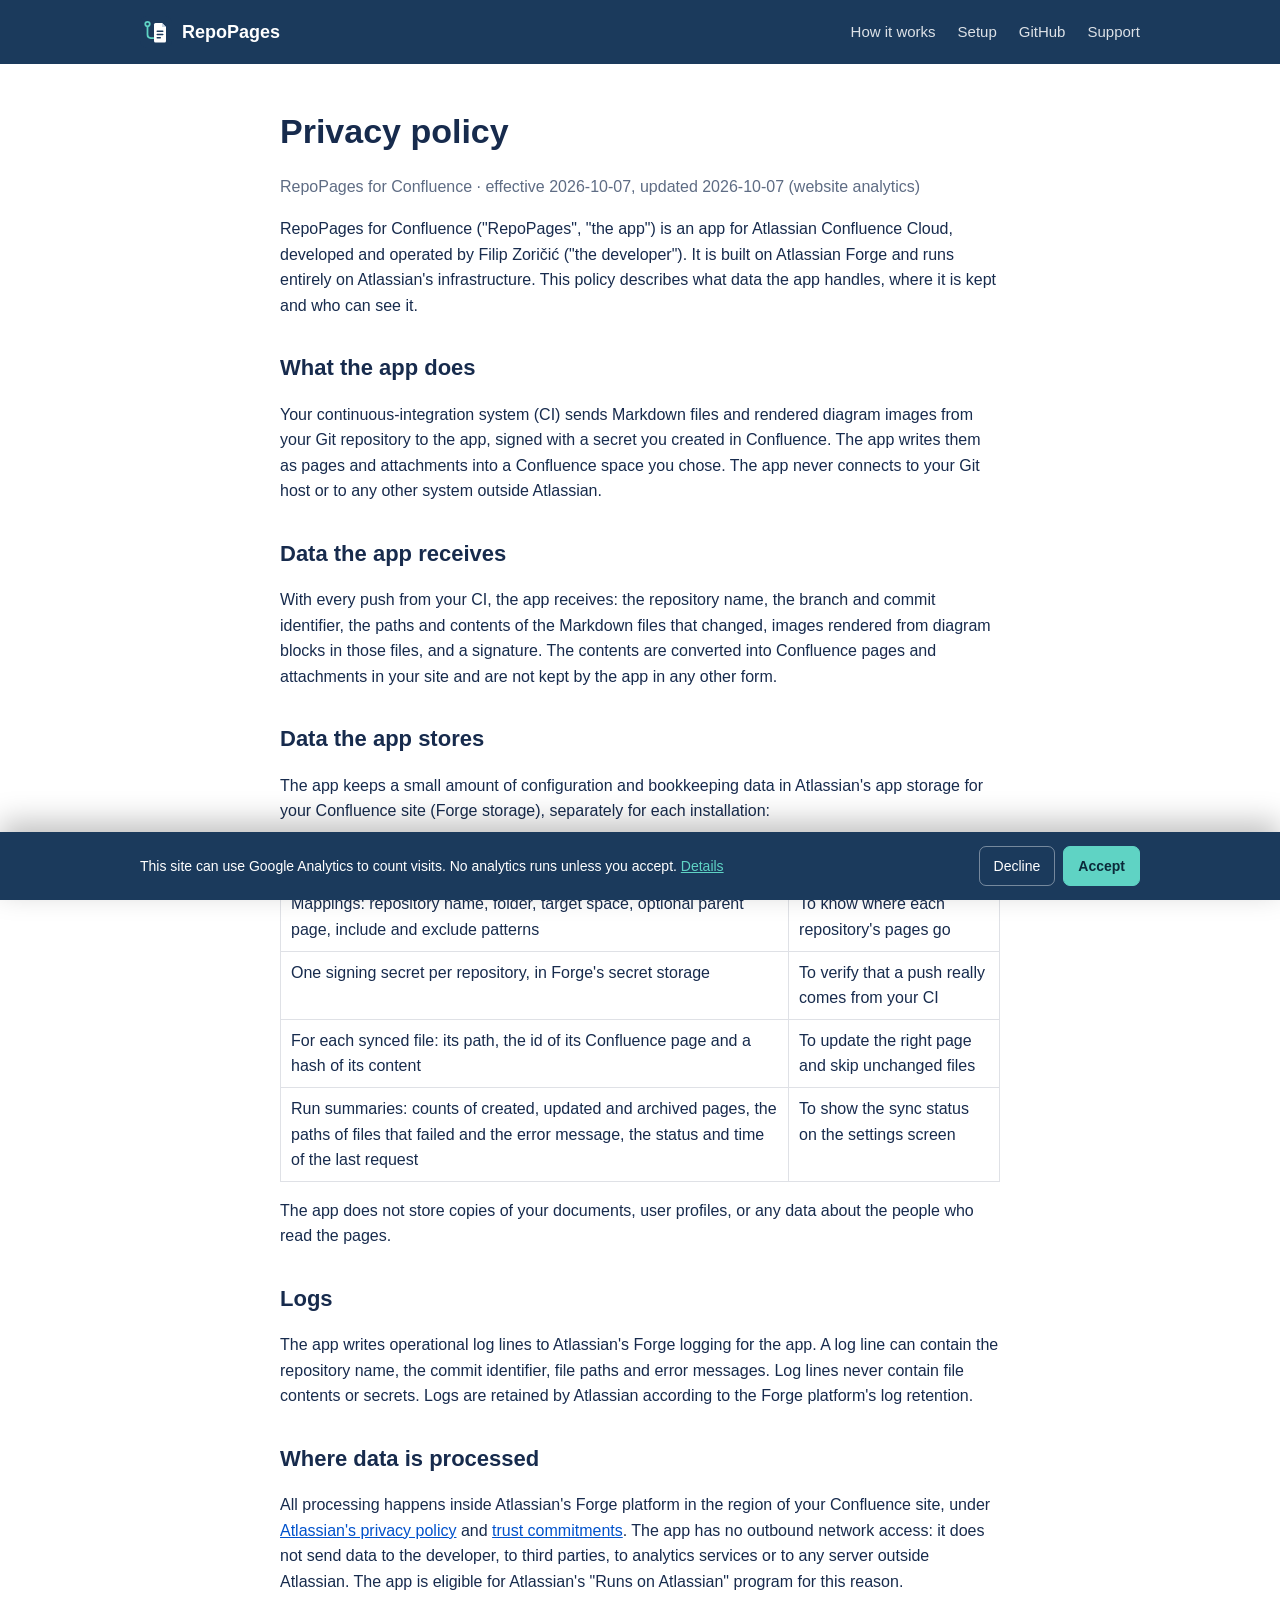
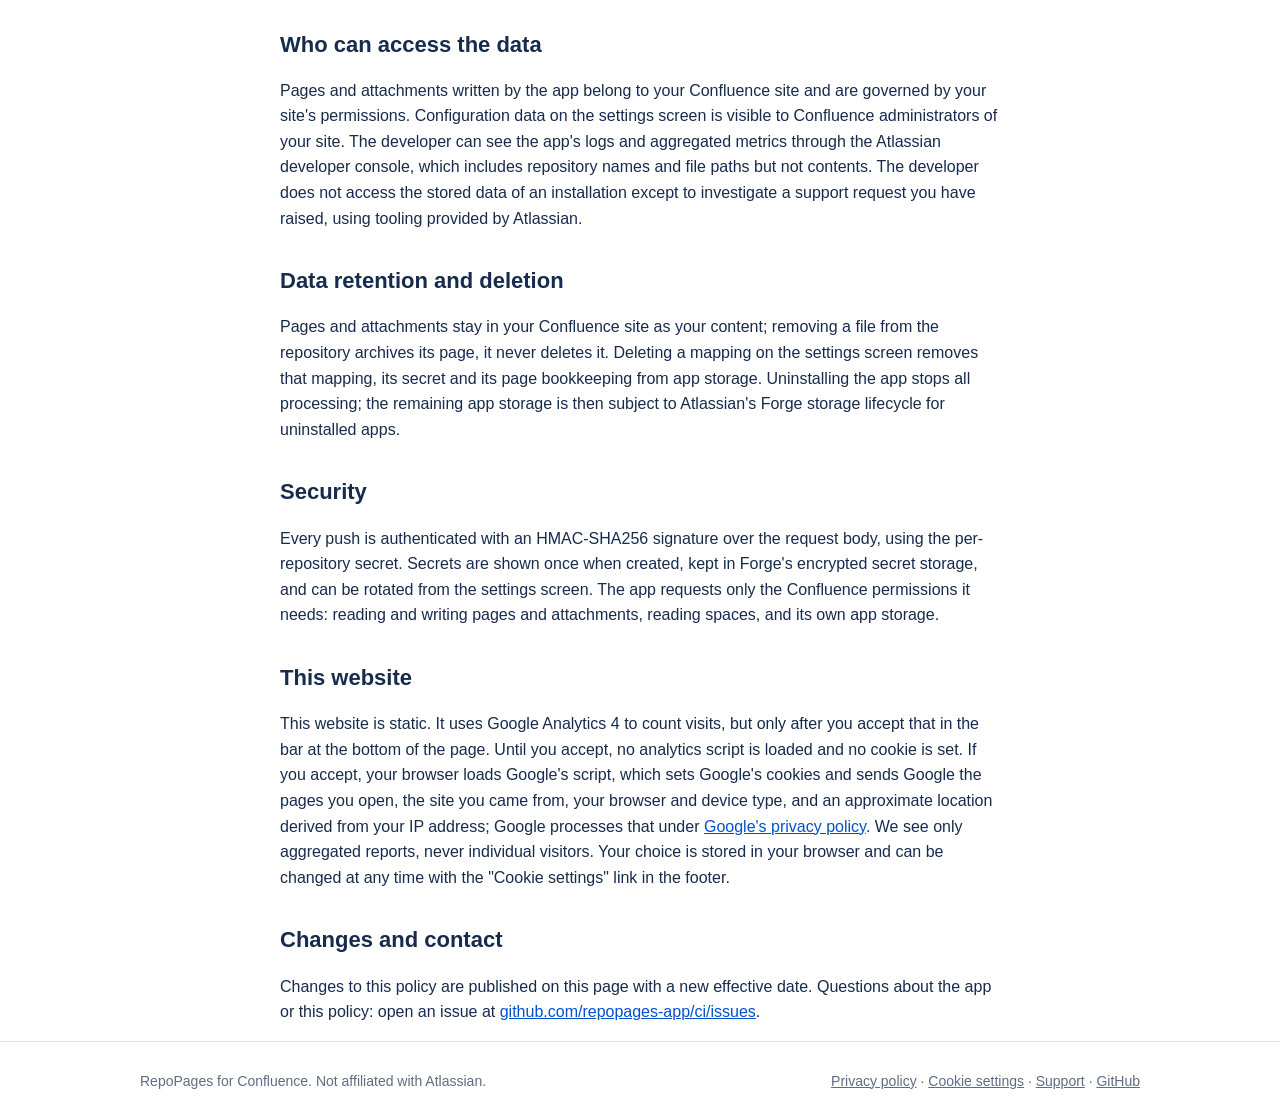
==== privacy.html @ cf325b52 "robots.txt, sitemap and canonical links" ====
<!doctype html>
<html lang="en">
<head>
<meta charset="utf-8">
<meta name="viewport" content="width=device-width, initial-scale=1">
<meta name="theme-color" content="#1B3A5C">
<title>Privacy policy · RepoPages for Confluence</title>
<link rel="canonical" href="https://repopages-app.github.io/privacy.html">
<link rel="icon" href="img/icon.svg">
<link rel="stylesheet" href="style.css">
</head>
<body>
<header class="top" id="top"><div class="wrap">
  <a class="brand" href="/"><img src="img/icon.svg" alt="">RepoPages</a>
  <button class="menu-btn" aria-label="Menu" aria-expanded="false" onclick="var h=document.getElementById('top');h.classList.toggle('open');this.setAttribute('aria-expanded',h.classList.contains('open'))"><svg viewBox="0 0 24 24" aria-hidden="true"><path d="M4 7h16M4 12h16M4 17h16" stroke="currentColor" stroke-width="2" stroke-linecap="round" fill="none"/></svg></button>
  <nav onclick="document.getElementById('top').classList.remove('open')"><a href="/#how">How it works</a><a href="/#setup">Setup</a><a href="https://github.com/repopages-app/ci">GitHub</a><a href="https://github.com/repopages-app/ci/issues">Support</a></nav>
</div></header>

<main class="wrap doc">
<h1>Privacy policy</h1>
<p class="date">RepoPages for Confluence · effective 2026-10-07, updated 2026-10-07 (website analytics)</p>

<p>RepoPages for Confluence ("RepoPages", "the app") is an app for Atlassian Confluence Cloud, developed and operated by Filip Zoričić ("the developer"). It is built on Atlassian Forge and runs entirely on Atlassian's infrastructure. This policy describes what data the app handles, where it is kept and who can see it.</p>

<h2>What the app does</h2>
<p>Your continuous-integration system (CI) sends Markdown files and rendered diagram images from your Git repository to the app, signed with a secret you created in Confluence. The app writes them as pages and attachments into a Confluence space you chose. The app never connects to your Git host or to any other system outside Atlassian.</p>

<h2>Data the app receives</h2>
<p>With every push from your CI, the app receives: the repository name, the branch and commit identifier, the paths and contents of the Markdown files that changed, images rendered from diagram blocks in those files, and a signature. The contents are converted into Confluence pages and attachments in your site and are not kept by the app in any other form.</p>

<h2>Data the app stores</h2>
<p>The app keeps a small amount of configuration and bookkeeping data in Atlassian's app storage for your Confluence site (Forge storage), separately for each installation:</p>
<table>
<tr><th>Data</th><th>Purpose</th></tr>
<tr><td>Mappings: repository name, folder, target space, optional parent page, include and exclude patterns</td><td>To know where each repository's pages go</td></tr>
<tr><td>One signing secret per repository, in Forge's secret storage</td><td>To verify that a push really comes from your CI</td></tr>
<tr><td>For each synced file: its path, the id of its Confluence page and a hash of its content</td><td>To update the right page and skip unchanged files</td></tr>
<tr><td>Run summaries: counts of created, updated and archived pages, the paths of files that failed and the error message, the status and time of the last request</td><td>To show the sync status on the settings screen</td></tr>
</table>
<p>The app does not store copies of your documents, user profiles, or any data about the people who read the pages.</p>

<h2>Logs</h2>
<p>The app writes operational log lines to Atlassian's Forge logging for the app. A log line can contain the repository name, the commit identifier, file paths and error messages. Log lines never contain file contents or secrets. Logs are retained by Atlassian according to the Forge platform's log retention.</p>

<h2>Where data is processed</h2>
<p>All processing happens inside Atlassian's Forge platform in the region of your Confluence site, under <a href="https://www.atlassian.com/legal/privacy-policy">Atlassian's privacy policy</a> and <a href="https://www.atlassian.com/trust">trust commitments</a>. The app has no outbound network access: it does not send data to the developer, to third parties, to analytics services or to any server outside Atlassian. The app is eligible for Atlassian's "Runs on Atlassian" program for this reason.</p>

<h2>Who can access the data</h2>
<p>Pages and attachments written by the app belong to your Confluence site and are governed by your site's permissions. Configuration data on the settings screen is visible to Confluence administrators of your site. The developer can see the app's logs and aggregated metrics through the Atlassian developer console, which includes repository names and file paths but not contents. The developer does not access the stored data of an installation except to investigate a support request you have raised, using tooling provided by Atlassian.</p>

<h2>Data retention and deletion</h2>
<p>Pages and attachments stay in your Confluence site as your content; removing a file from the repository archives its page, it never deletes it. Deleting a mapping on the settings screen removes that mapping, its secret and its page bookkeeping from app storage. Uninstalling the app stops all processing; the remaining app storage is then subject to Atlassian's Forge storage lifecycle for uninstalled apps.</p>

<h2>Security</h2>
<p>Every push is authenticated with an HMAC-SHA256 signature over the request body, using the per-repository secret. Secrets are shown once when created, kept in Forge's encrypted secret storage, and can be rotated from the settings screen. The app requests only the Confluence permissions it needs: reading and writing pages and attachments, reading spaces, and its own app storage.</p>

<h2 id="analytics">This website</h2>
<p>This website is static. It uses Google Analytics 4 to count visits, but only after you accept that in the bar at the bottom of the page. Until you accept, no analytics script is loaded and no cookie is set. If you accept, your browser loads Google's script, which sets Google's cookies and sends Google the pages you open, the site you came from, your browser and device type, and an approximate location derived from your IP address; Google processes that under <a href="https://policies.google.com/privacy">Google's privacy policy</a>. We see only aggregated reports, never individual visitors. Your choice is stored in your browser and can be changed at any time with the "Cookie settings" link in the footer.</p>

<h2>Changes and contact</h2>
<p>Changes to this policy are published on this page with a new effective date. Questions about the app or this policy: open an issue at <a href="https://github.com/repopages-app/ci/issues">github.com/repopages-app/ci/issues</a>.</p>
</main>

<footer><div class="wrap">
  <span>RepoPages for Confluence. Not affiliated with Atlassian.</span>
  <span><a href="privacy.html">Privacy policy</a> · <a href="#" onclick="showConsent();return false">Cookie settings</a> · <a href="https://github.com/repopages-app/ci/issues">Support</a> · <a href="https://github.com/repopages-app">GitHub</a></span>
</div></footer>
<div id="consent" class="consent" hidden role="dialog" aria-label="Cookie choice">
  <div class="wrap"><span>This site can use Google Analytics to count visits. No analytics runs unless you accept. <a href="privacy.html#analytics">Details</a></span>
  <span class="consent-actions"><button type="button" data-decline>Decline</button><button type="button" class="primary" data-accept>Accept</button></span></div>
</div>
<script src="analytics.js" defer></script>
</body>
</html>
---- style.css ----
:root{--navy:#1B3A5C;--teal:#5FD3C4;--ink:#172b4d;--muted:#5e6c84;--bg:#ffffff;--card:#f4f5f7;--line:#dfe1e6}
*{box-sizing:border-box}
html{scroll-behavior:smooth;background-color:#ffffff}
body{margin:0;font:16px/1.6 -apple-system,BlinkMacSystemFont,"Segoe UI",Roboto,Helvetica,Arial,sans-serif;color:var(--ink);background:var(--bg);position:relative}
/* Navy above the document: the block scrolls into view when the page is pulled down past its top; below the page the canvas stays white. */
body::before{content:"";position:absolute;left:0;right:0;top:-150vh;height:150vh;background:var(--navy);z-index:-1}
a{color:#0052cc}
.wrap{max-width:1040px;margin:0 auto;padding:0 20px}
header.top{background:var(--navy);color:#fff}
header.top .wrap{display:flex;align-items:center;justify-content:space-between;height:64px}
.brand{display:flex;align-items:center;gap:10px;color:#fff;text-decoration:none;font-weight:700;font-size:18px}
.brand img{width:32px;height:32px;border-radius:7px}
nav a{color:rgba(255,255,255,.85);text-decoration:none;margin-left:22px;font-size:15px}
nav a:hover{color:#fff}
.menu-btn{display:none;align-items:center;justify-content:center;padding:0;background:none;border:1.5px solid rgba(255,255,255,.35);color:#fff;border-radius:8px;width:44px;height:40px;cursor:pointer}
.menu-btn svg{display:block;width:22px;height:22px}
header.top{position:relative}
.hero{background:var(--navy);color:#fff;padding:56px 0 64px}
.hero .wrap{display:grid;grid-template-columns:1.1fr .9fr;gap:40px;align-items:center}
.hero h1{font-size:44px;line-height:1.1;margin:0 0 18px;letter-spacing:-.5px}
.hero h1 span{color:var(--teal)}
.hero p{font-size:20px;color:rgba(255,255,255,.88);margin:0 0 14px;max-width:560px}
.hero p.sub{font-size:17px;color:rgba(255,255,255,.72);margin-bottom:26px}
.hero .flow{display:block;width:100%;max-width:560px;height:auto;margin:6px 0 18px}
.cta{display:inline-block;background:var(--teal);color:#0b2a3a;font-weight:700;padding:12px 22px;border-radius:8px;text-decoration:none;margin-right:12px}
.cta.alt{background:transparent;color:#fff;border:1.5px solid rgba(255,255,255,.45)}
.hero img{width:100%;border-radius:10px;box-shadow:0 20px 50px rgba(0,0,0,.35)}
section{padding:56px 0}
section h2{font-size:30px;margin:0 0 8px;letter-spacing:-.3px}
section p.lead{color:var(--muted);font-size:18px;margin:0 0 32px}
.feature{display:grid;grid-template-columns:1fr 1.3fr;gap:36px;align-items:center;margin-bottom:56px}
.feature:nth-child(even){direction:rtl}
.feature:nth-child(even)>*{direction:ltr}
.feature h3{font-size:22px;margin:0 0 10px}
.feature p{margin:0 0 10px;color:#2c3e50}
.feature img{width:100%;border:1px solid var(--line);border-radius:10px;box-shadow:0 10px 30px rgba(23,43,77,.12)}
.steps{display:grid;grid-template-columns:repeat(3,1fr);gap:20px}
.step{background:var(--card);border-radius:10px;padding:22px}
.step b{display:block;color:var(--navy);font-size:16px;margin-bottom:6px}
.step p{margin:0;color:#2c3e50}
.step .n{display:inline-block;width:28px;height:28px;border-radius:50%;background:var(--teal);color:#0b2a3a;font-weight:700;text-align:center;line-height:28px;margin-bottom:10px}
pre{background:#0b2a3a;color:#e6f1ff;padding:18px 20px;border-radius:10px;overflow:auto;font-size:13.5px;line-height:1.5}
code{font-family:ui-monospace,SFMono-Regular,Menlo,Consolas,monospace}
.facts{display:grid;grid-template-columns:repeat(3,1fr);gap:20px}
.fact{background:var(--bg);border:1px solid var(--line);border-radius:10px;padding:20px}
.fact b{display:block;margin-bottom:6px}
footer{border-top:1px solid var(--line);padding:28px 0;color:var(--muted);font-size:14px}
footer a{color:var(--muted)}
footer .wrap{display:flex;flex-wrap:wrap;gap:18px;justify-content:space-between}
.doc{max-width:760px}
.doc h1{font-size:34px;margin:40px 0 6px}
.doc h2{font-size:22px;margin:32px 0 8px}
.doc .date{color:var(--muted)}
.doc table{border-collapse:collapse;width:100%;margin:12px 0}
.doc td,.doc th{border:1px solid var(--line);padding:8px 10px;text-align:left;vertical-align:top}
.doc th{background:var(--card)}
@media (max-width:860px){
  .hero .wrap,.feature{grid-template-columns:1fr}
  .feature:nth-child(even){direction:ltr}
  .hero{padding:40px 0 48px}
  .hero h1{font-size:36px}
  .hero p{font-size:18px}
  .steps,.facts{grid-template-columns:1fr}
  .cta{display:block;width:100%;text-align:center;margin:0 0 12px;box-sizing:border-box}
  .menu-btn{display:inline-flex}
  header.top .wrap{flex-wrap:wrap;height:auto;min-height:0;padding-top:12px;padding-bottom:12px}
  nav{flex-basis:100%;max-height:0;overflow:hidden;transition:max-height .25s ease;padding:0;margin:0}
  nav a{display:block;margin:0;padding:12px 0;font-size:17px;border-bottom:1px solid rgba(255,255,255,.08)}
  nav a:first-child{border-top:1px solid rgba(255,255,255,.12);margin-top:12px}
  nav a:last-child{border-bottom:0}
  header.top.open nav{max-height:400px}
  section{padding:40px 0}
  section h2{font-size:26px}
}

.consent{position:fixed;left:0;right:0;bottom:0;background:var(--navy);color:#fff;font-size:14px;box-shadow:0 -10px 30px rgba(0,0,0,.25);z-index:50}
.consent .wrap{display:flex;flex-wrap:wrap;gap:12px;align-items:center;justify-content:space-between;padding:14px 20px}
.consent a{color:var(--teal)}
.consent-actions{display:flex;gap:8px}
.consent button{font:inherit;padding:8px 14px;border-radius:7px;border:1.5px solid rgba(255,255,255,.4);background:transparent;color:#fff;cursor:pointer}
.consent button.primary{background:var(--teal);border-color:var(--teal);color:#0b2a3a;font-weight:700}
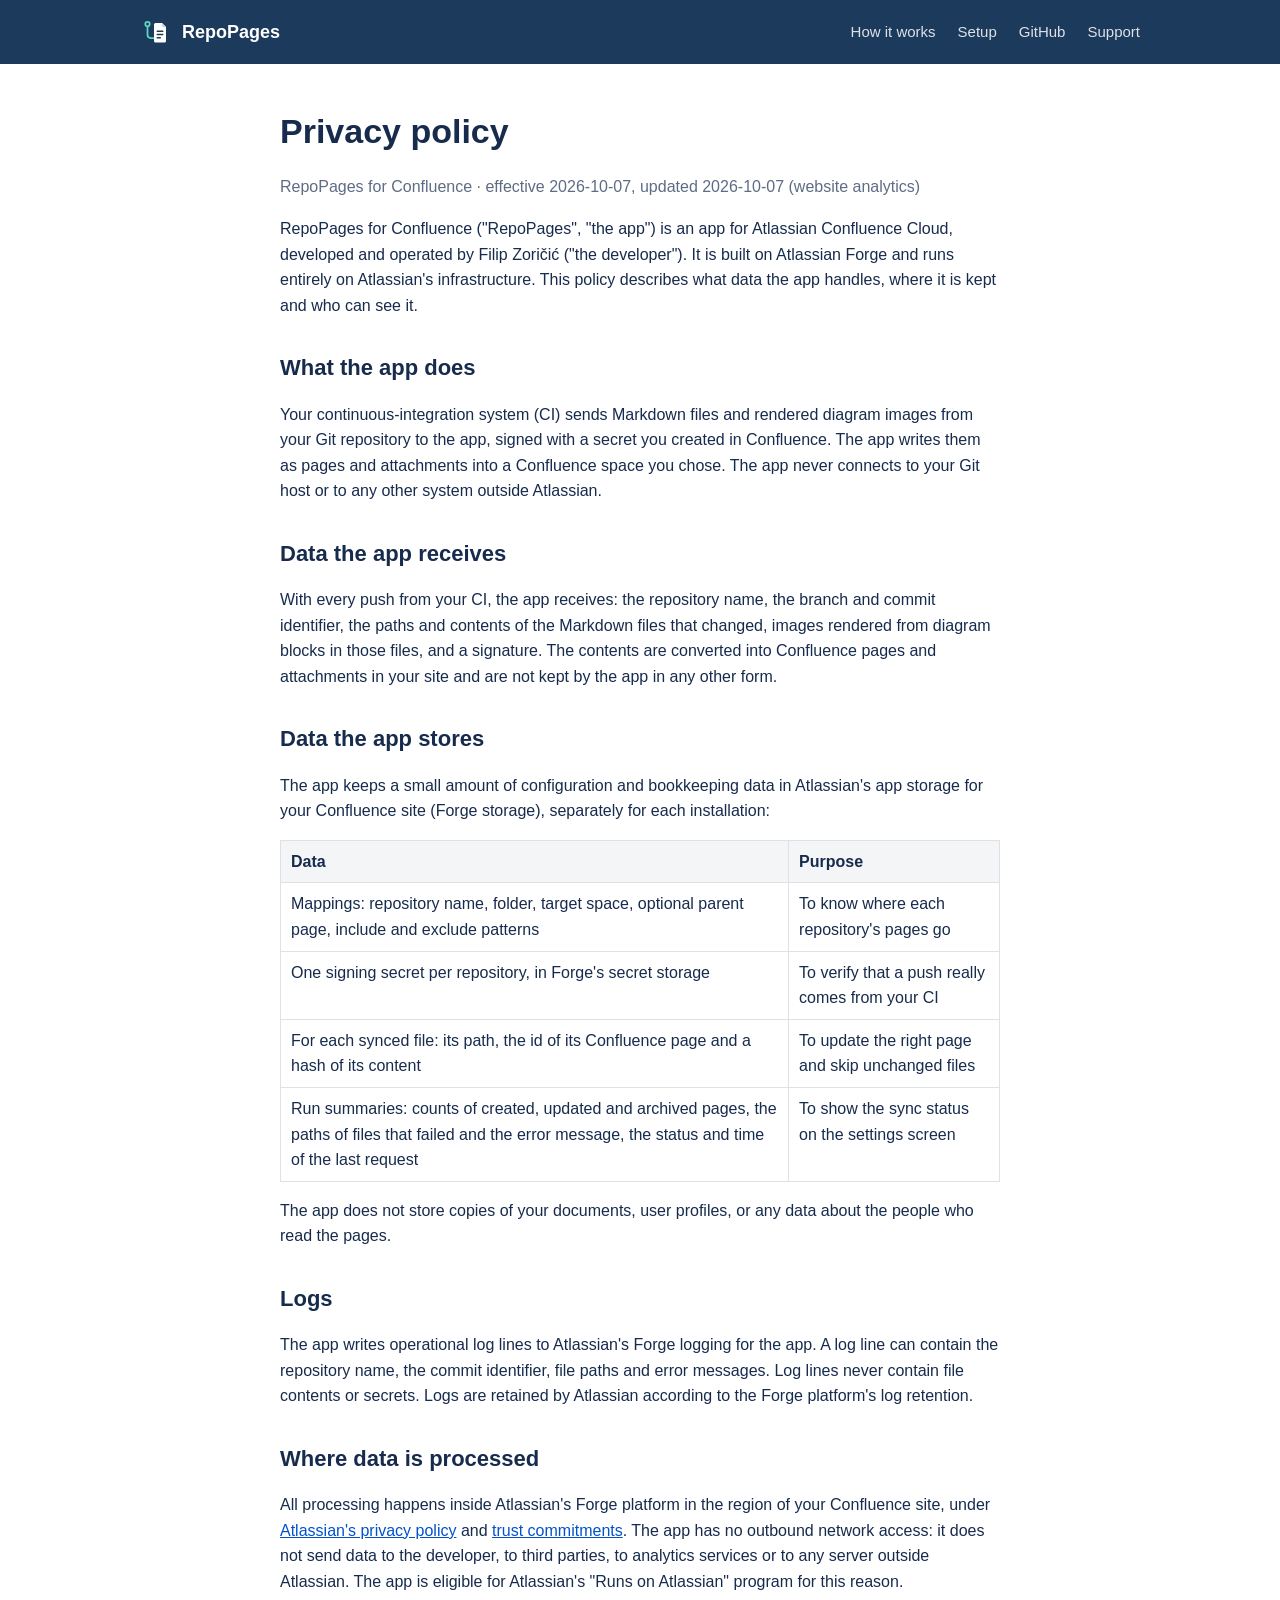
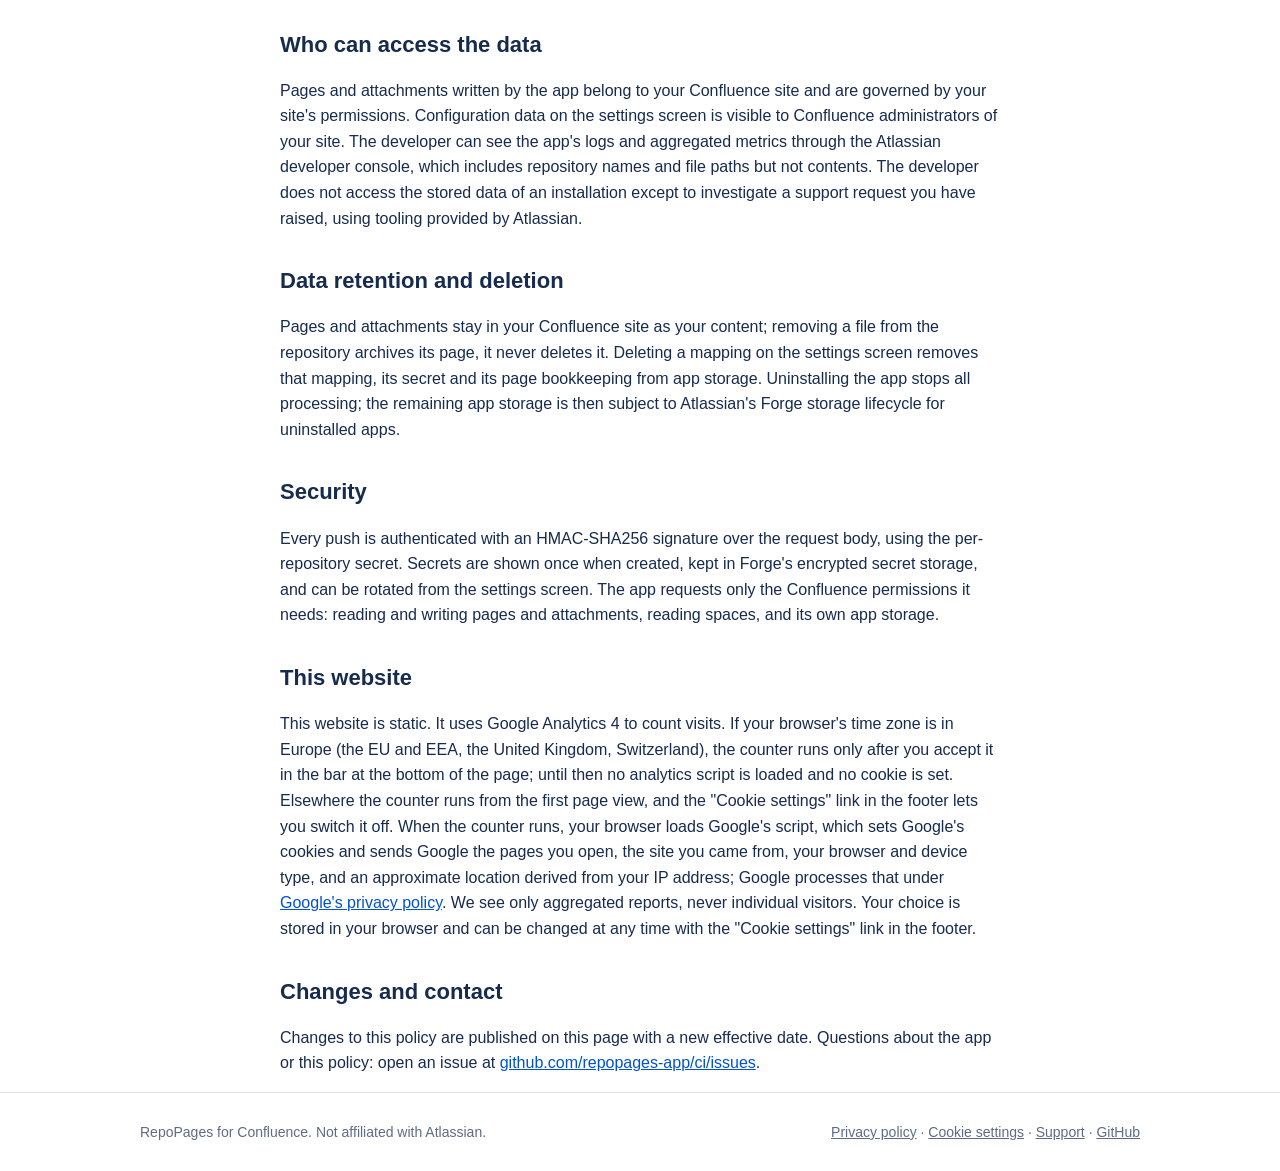
==== commit 75e23738: "Analytics: consent bar only for European time zones" ====
--- a/privacy.html
+++ b/privacy.html
@@ -55,7 +55,7 @@
 <p>Every push is authenticated with an HMAC-SHA256 signature over the request body, using the per-repository secret. Secrets are shown once when created, kept in Forge's encrypted secret storage, and can be rotated from the settings screen. The app requests only the Confluence permissions it needs: reading and writing pages and attachments, reading spaces, and its own app storage.</p>
 
 <h2 id="analytics">This website</h2>
-<p>This website is static. It uses Google Analytics 4 to count visits, but only after you accept that in the bar at the bottom of the page. Until you accept, no analytics script is loaded and no cookie is set. If you accept, your browser loads Google's script, which sets Google's cookies and sends Google the pages you open, the site you came from, your browser and device type, and an approximate location derived from your IP address; Google processes that under <a href="https://policies.google.com/privacy">Google's privacy policy</a>. We see only aggregated reports, never individual visitors. Your choice is stored in your browser and can be changed at any time with the "Cookie settings" link in the footer.</p>
+<p>This website is static. It uses Google Analytics 4 to count visits. If your browser's time zone is in Europe (the EU and EEA, the United Kingdom, Switzerland), the counter runs only after you accept it in the bar at the bottom of the page; until then no analytics script is loaded and no cookie is set. Elsewhere the counter runs from the first page view, and the "Cookie settings" link in the footer lets you switch it off. When the counter runs, your browser loads Google's script, which sets Google's cookies and sends Google the pages you open, the site you came from, your browser and device type, and an approximate location derived from your IP address; Google processes that under <a href="https://policies.google.com/privacy">Google's privacy policy</a>. We see only aggregated reports, never individual visitors. Your choice is stored in your browser and can be changed at any time with the "Cookie settings" link in the footer.</p>
 
 <h2>Changes and contact</h2>
 <p>Changes to this policy are published on this page with a new effective date. Questions about the app or this policy: open an issue at <a href="https://github.com/repopages-app/ci/issues">github.com/repopages-app/ci/issues</a>.</p>
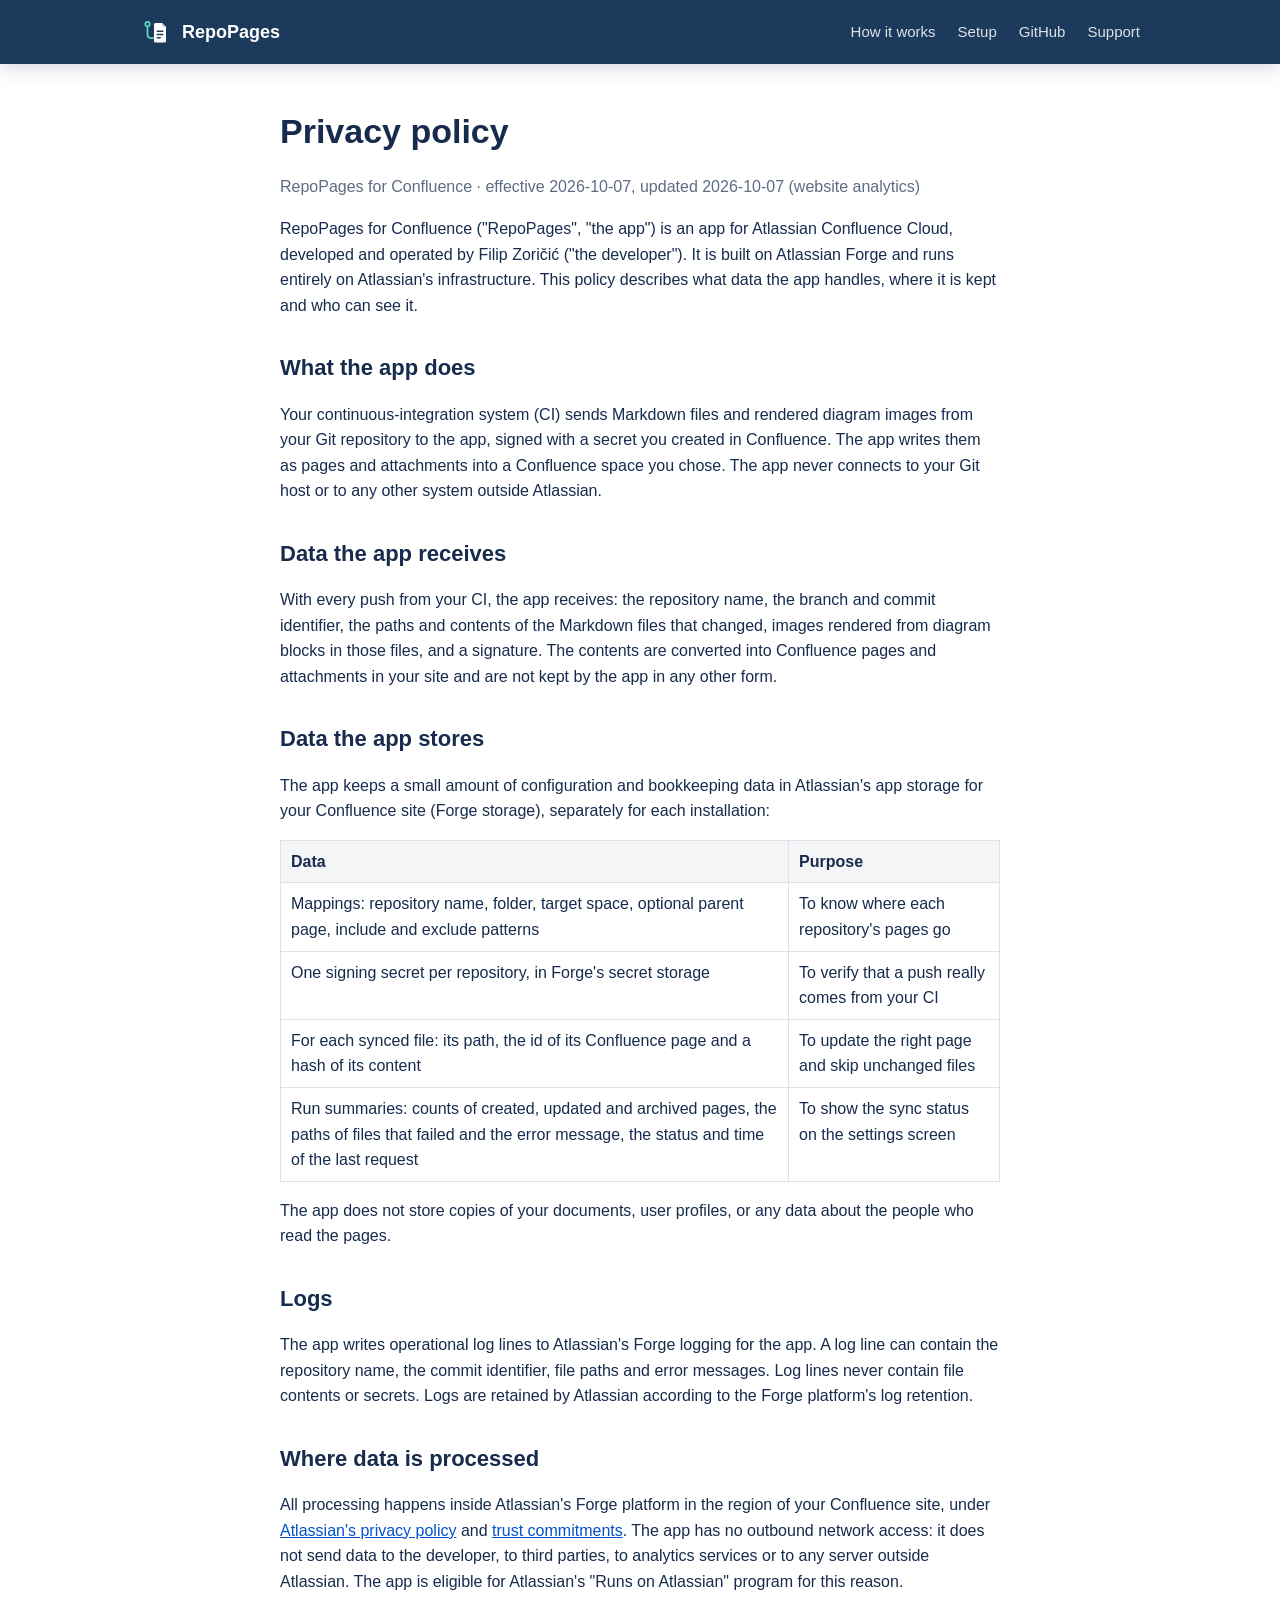
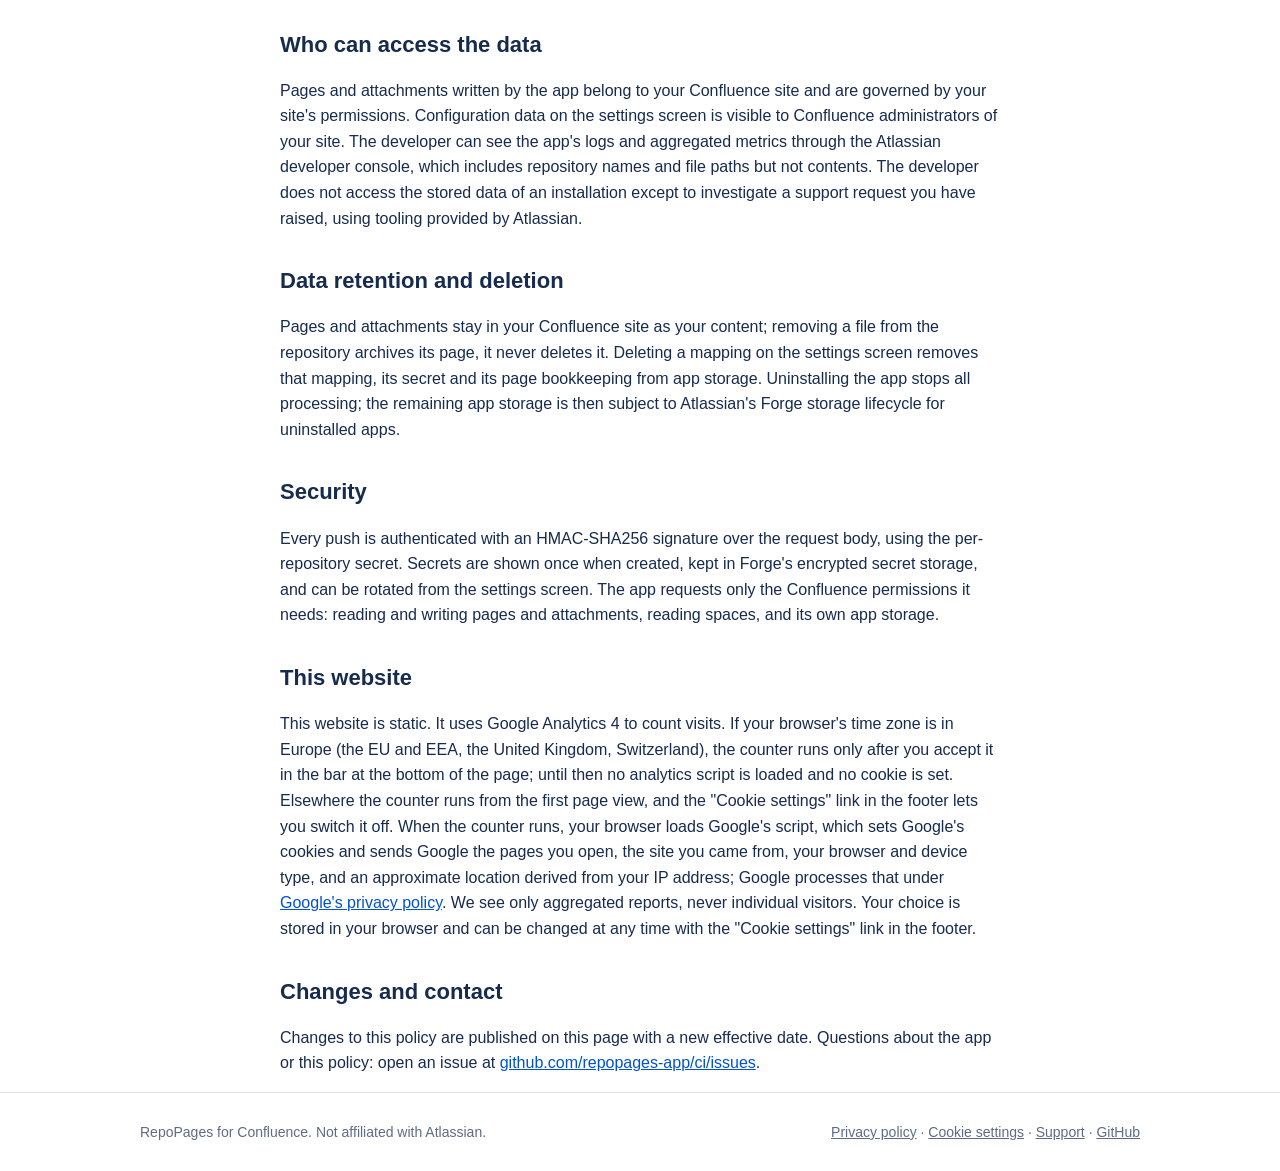
==== commit b2cbcec9: "Cache-bust the stylesheet (?v=2) so stale CSS can't pair with fresh HTML (fixes burger showing on de" ====
--- a/privacy.html
+++ b/privacy.html
@@ -5,9 +5,19 @@
 <meta name="viewport" content="width=device-width, initial-scale=1">
 <meta name="theme-color" content="#1B3A5C">
 <title>Privacy policy · RepoPages for Confluence</title>
-<link rel="canonical" href="https://repopages-app.github.io/privacy.html">
-<link rel="icon" href="img/icon.svg">
-<link rel="stylesheet" href="style.css">
+<link rel="canonical" href="https://repopages.app/privacy.html">
+<meta name="description" content="What RepoPages for Confluence stores, where it runs, and what the website collects. The app makes no outbound connections and keeps its data in your Confluence site.">
+<meta property="og:type" content="website">
+<meta property="og:site_name" content="RepoPages for Confluence">
+<meta property="og:title" content="Privacy policy · RepoPages for Confluence">
+<meta property="og:url" content="https://repopages.app/privacy.html">
+<meta property="og:image" content="https://repopages.app/img/banner.png">
+<meta name="twitter:card" content="summary_large_image">
+<link rel="icon" href="/favicon.ico" sizes="48x48">
+<link rel="icon" type="image/png" sizes="144x144" href="img/logo-144.png">
+<link rel="icon" type="image/svg+xml" href="img/icon.svg">
+<link rel="apple-touch-icon" href="img/logo-144.png">
+<link rel="stylesheet" href="style.css?v=2">
 </head>
 <body>
 <header class="top" id="top"><div class="wrap">
--- a/style.css
+++ b/style.css
@@ -14,7 +14,7 @@
 nav a:hover{color:#fff}
 .menu-btn{display:none;align-items:center;justify-content:center;padding:0;background:none;border:1.5px solid rgba(255,255,255,.35);color:#fff;border-radius:8px;width:44px;height:40px;cursor:pointer}
 .menu-btn svg{display:block;width:22px;height:22px}
-header.top{position:relative}
+header.top{position:sticky;top:0;z-index:40;box-shadow:0 4px 18px rgba(23,43,77,.18)}
 .hero{background:var(--navy);color:#fff;padding:56px 0 64px}
 .hero .wrap{display:grid;grid-template-columns:1.1fr .9fr;gap:40px;align-items:center}
 .hero h1{font-size:44px;line-height:1.1;margin:0 0 18px;letter-spacing:-.5px}
@@ -73,9 +73,9 @@
   section h2{font-size:26px}
 }
 
-.consent{position:fixed;left:0;right:0;bottom:0;background:var(--navy);color:#fff;font-size:14px;box-shadow:0 -10px 30px rgba(0,0,0,.25);z-index:50}
+.consent{position:fixed;left:0;right:0;bottom:0;background:#fff;color:var(--ink);font-size:14px;border-top:1px solid var(--line);box-shadow:0 -10px 30px rgba(23,43,77,.15);z-index:50}
 .consent .wrap{display:flex;flex-wrap:wrap;gap:12px;align-items:center;justify-content:space-between;padding:14px 20px}
-.consent a{color:var(--teal)}
+.consent a{color:#0052cc}
 .consent-actions{display:flex;gap:8px}
-.consent button{font:inherit;padding:8px 14px;border-radius:7px;border:1.5px solid rgba(255,255,255,.4);background:transparent;color:#fff;cursor:pointer}
-.consent button.primary{background:var(--teal);border-color:var(--teal);color:#0b2a3a;font-weight:700}
+.consent button{font:inherit;padding:8px 14px;border-radius:7px;border:1.5px solid var(--line);background:#fff;color:var(--ink);cursor:pointer}
+.consent button.primary{background:var(--navy);border-color:var(--navy);color:#fff;font-weight:700}
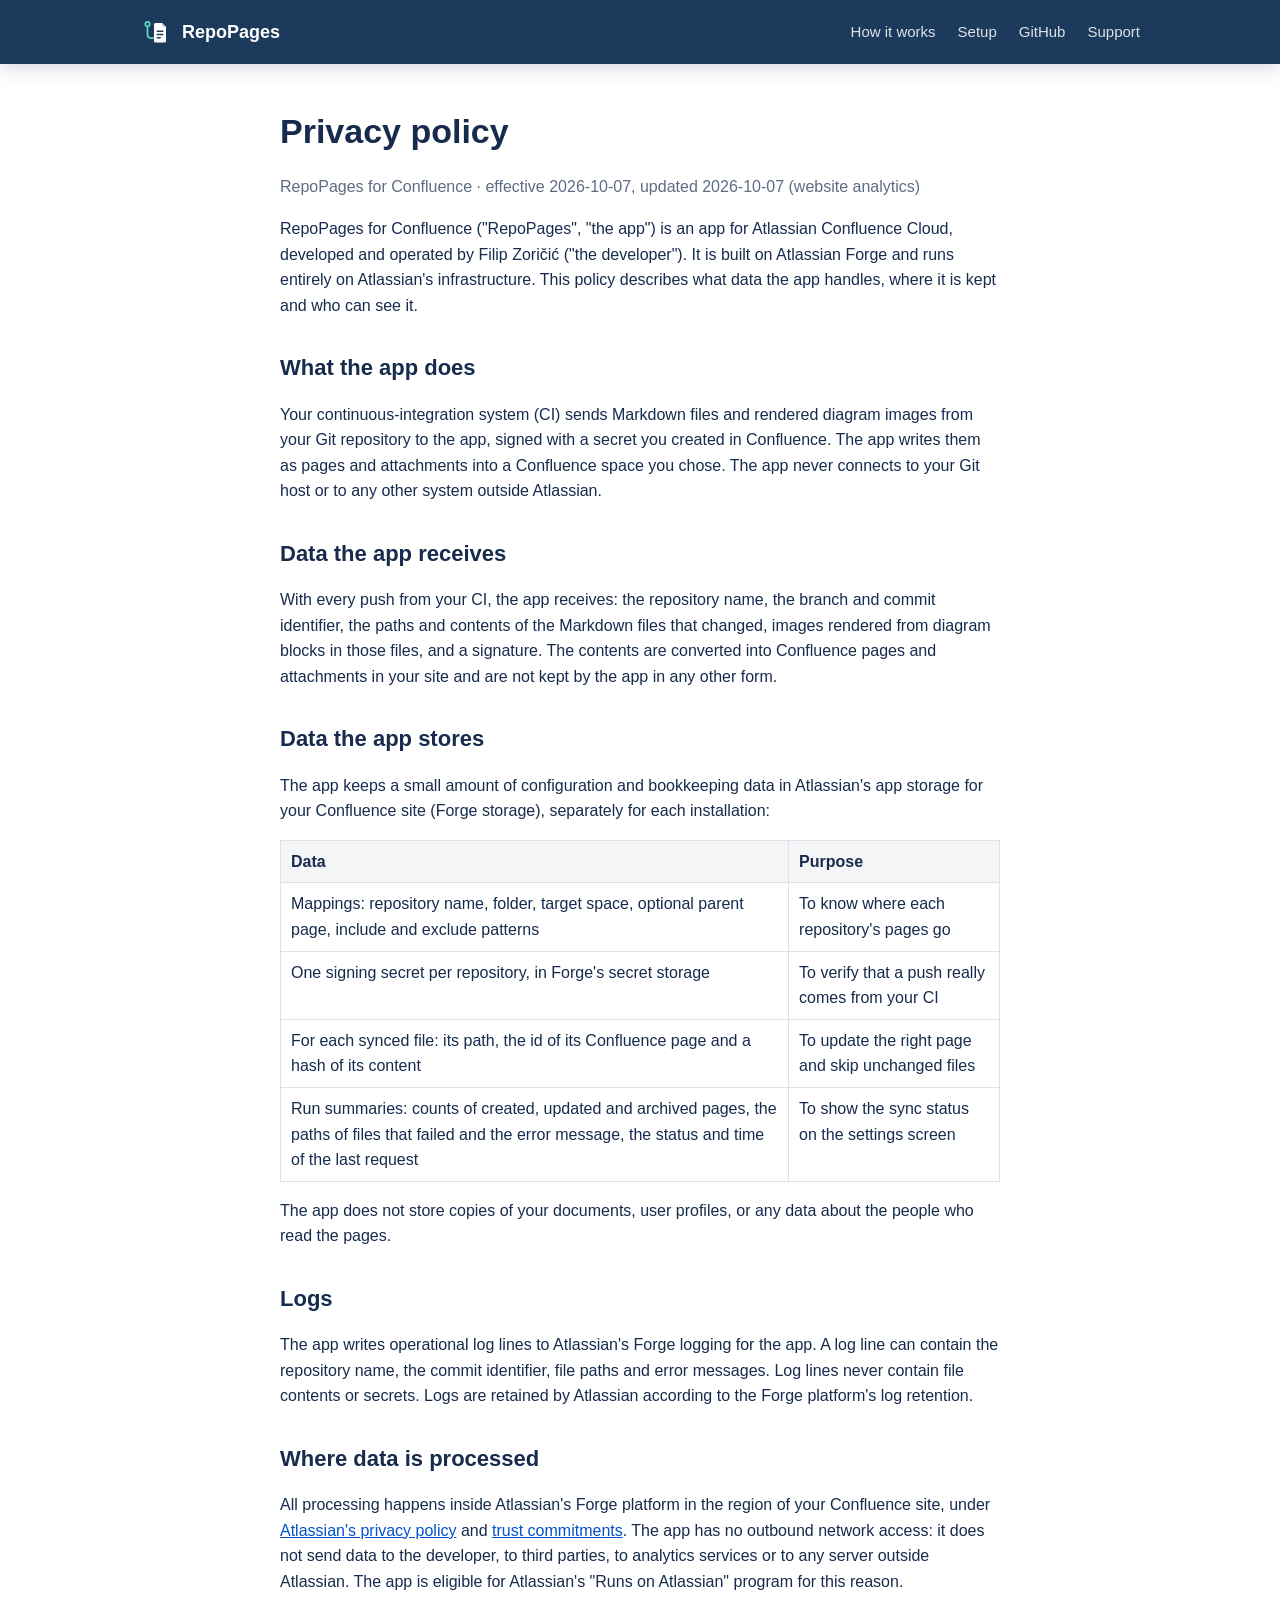
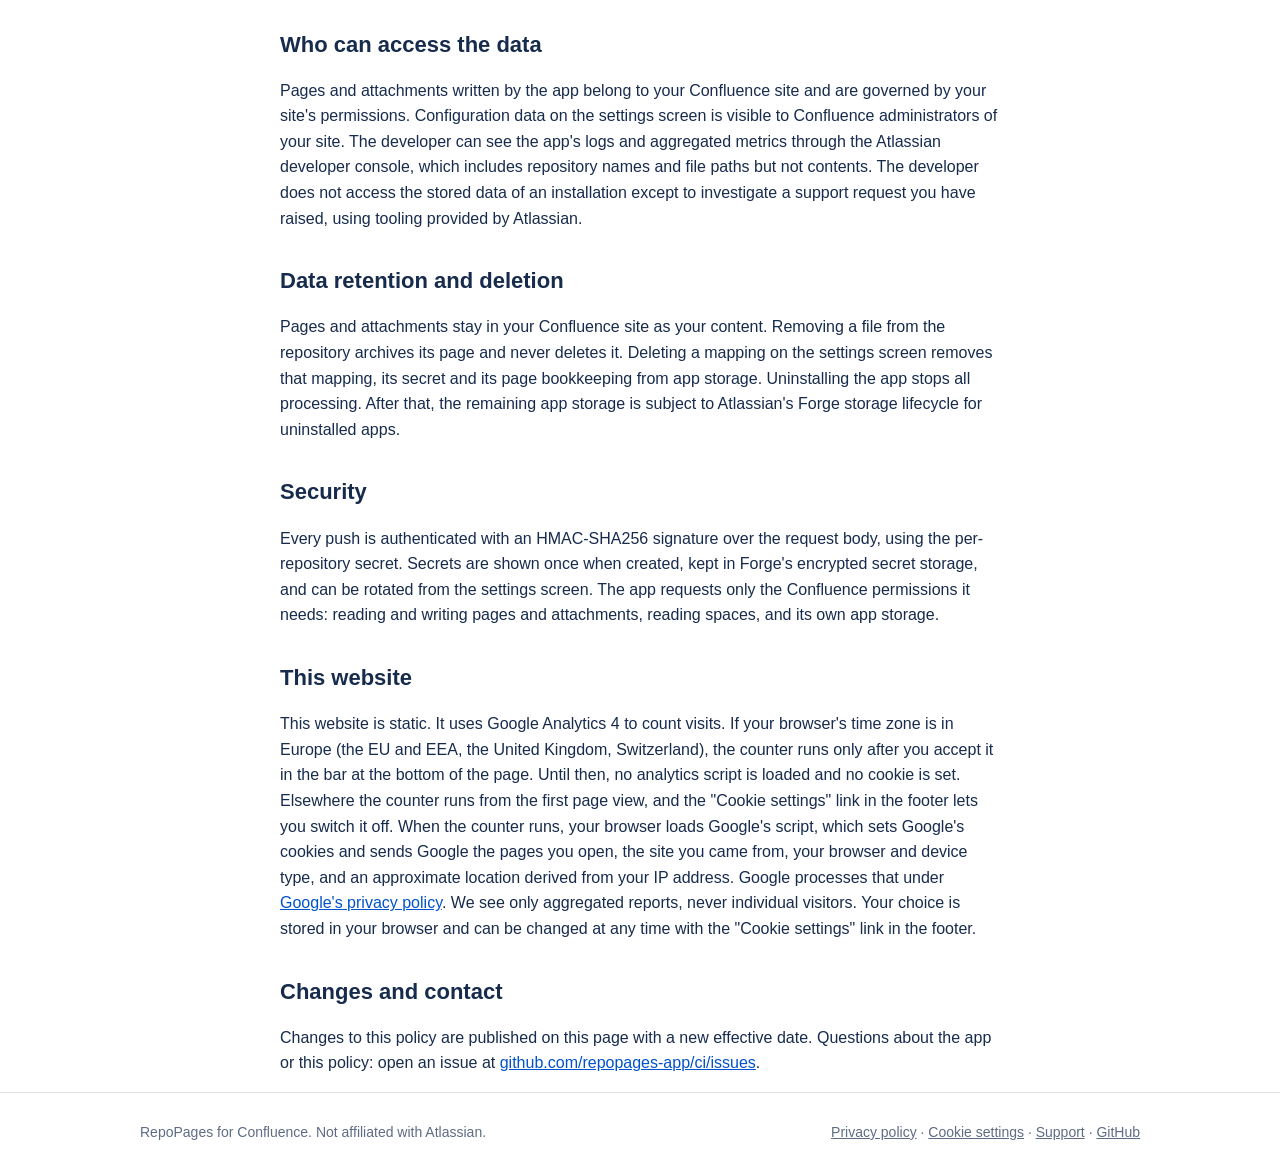
==== commit 5a3a4347: "Replace semicolons with full stops in site copy" ====
--- a/privacy.html
+++ b/privacy.html
@@ -17,7 +17,7 @@
 <link rel="icon" type="image/png" sizes="144x144" href="img/logo-144.png">
 <link rel="icon" type="image/svg+xml" href="img/icon.svg">
 <link rel="apple-touch-icon" href="img/logo-144.png">
-<link rel="stylesheet" href="style.css?v=2">
+<link rel="stylesheet" href="style.css?v=3">
 </head>
 <body>
 <header class="top" id="top"><div class="wrap">
@@ -59,13 +59,13 @@
 <p>Pages and attachments written by the app belong to your Confluence site and are governed by your site's permissions. Configuration data on the settings screen is visible to Confluence administrators of your site. The developer can see the app's logs and aggregated metrics through the Atlassian developer console, which includes repository names and file paths but not contents. The developer does not access the stored data of an installation except to investigate a support request you have raised, using tooling provided by Atlassian.</p>
 
 <h2>Data retention and deletion</h2>
-<p>Pages and attachments stay in your Confluence site as your content; removing a file from the repository archives its page, it never deletes it. Deleting a mapping on the settings screen removes that mapping, its secret and its page bookkeeping from app storage. Uninstalling the app stops all processing; the remaining app storage is then subject to Atlassian's Forge storage lifecycle for uninstalled apps.</p>
+<p>Pages and attachments stay in your Confluence site as your content. Removing a file from the repository archives its page and never deletes it. Deleting a mapping on the settings screen removes that mapping, its secret and its page bookkeeping from app storage. Uninstalling the app stops all processing. After that, the remaining app storage is subject to Atlassian's Forge storage lifecycle for uninstalled apps.</p>
 
 <h2>Security</h2>
 <p>Every push is authenticated with an HMAC-SHA256 signature over the request body, using the per-repository secret. Secrets are shown once when created, kept in Forge's encrypted secret storage, and can be rotated from the settings screen. The app requests only the Confluence permissions it needs: reading and writing pages and attachments, reading spaces, and its own app storage.</p>
 
 <h2 id="analytics">This website</h2>
-<p>This website is static. It uses Google Analytics 4 to count visits. If your browser's time zone is in Europe (the EU and EEA, the United Kingdom, Switzerland), the counter runs only after you accept it in the bar at the bottom of the page; until then no analytics script is loaded and no cookie is set. Elsewhere the counter runs from the first page view, and the "Cookie settings" link in the footer lets you switch it off. When the counter runs, your browser loads Google's script, which sets Google's cookies and sends Google the pages you open, the site you came from, your browser and device type, and an approximate location derived from your IP address; Google processes that under <a href="https://policies.google.com/privacy">Google's privacy policy</a>. We see only aggregated reports, never individual visitors. Your choice is stored in your browser and can be changed at any time with the "Cookie settings" link in the footer.</p>
+<p>This website is static. It uses Google Analytics 4 to count visits. If your browser's time zone is in Europe (the EU and EEA, the United Kingdom, Switzerland), the counter runs only after you accept it in the bar at the bottom of the page. Until then, no analytics script is loaded and no cookie is set. Elsewhere the counter runs from the first page view, and the "Cookie settings" link in the footer lets you switch it off. When the counter runs, your browser loads Google's script, which sets Google's cookies and sends Google the pages you open, the site you came from, your browser and device type, and an approximate location derived from your IP address. Google processes that under <a href="https://policies.google.com/privacy">Google's privacy policy</a>. We see only aggregated reports, never individual visitors. Your choice is stored in your browser and can be changed at any time with the "Cookie settings" link in the footer.</p>
 
 <h2>Changes and contact</h2>
 <p>Changes to this policy are published on this page with a new effective date. Questions about the app or this policy: open an issue at <a href="https://github.com/repopages-app/ci/issues">github.com/repopages-app/ci/issues</a>.</p>
--- a/style.css
+++ b/style.css
@@ -22,7 +22,7 @@
 .hero p{font-size:20px;color:rgba(255,255,255,.88);margin:0 0 14px;max-width:560px}
 .hero p.sub{font-size:17px;color:rgba(255,255,255,.72);margin-bottom:26px}
 .hero .flow{display:block;width:100%;max-width:560px;height:auto;margin:6px 0 18px}
-.cta{display:inline-block;background:var(--teal);color:#0b2a3a;font-weight:700;padding:12px 22px;border-radius:8px;text-decoration:none;margin-right:12px}
+.cta{display:inline-block;background:var(--teal);color:#0b2a3a;font-weight:700;padding:12px 22px;border-radius:8px;text-decoration:none;margin:0 12px 12px 0}
 .cta.alt{background:transparent;color:#fff;border:1.5px solid rgba(255,255,255,.45)}
 .hero img{width:100%;border-radius:10px;box-shadow:0 20px 50px rgba(0,0,0,.35)}
 section{padding:56px 0}
